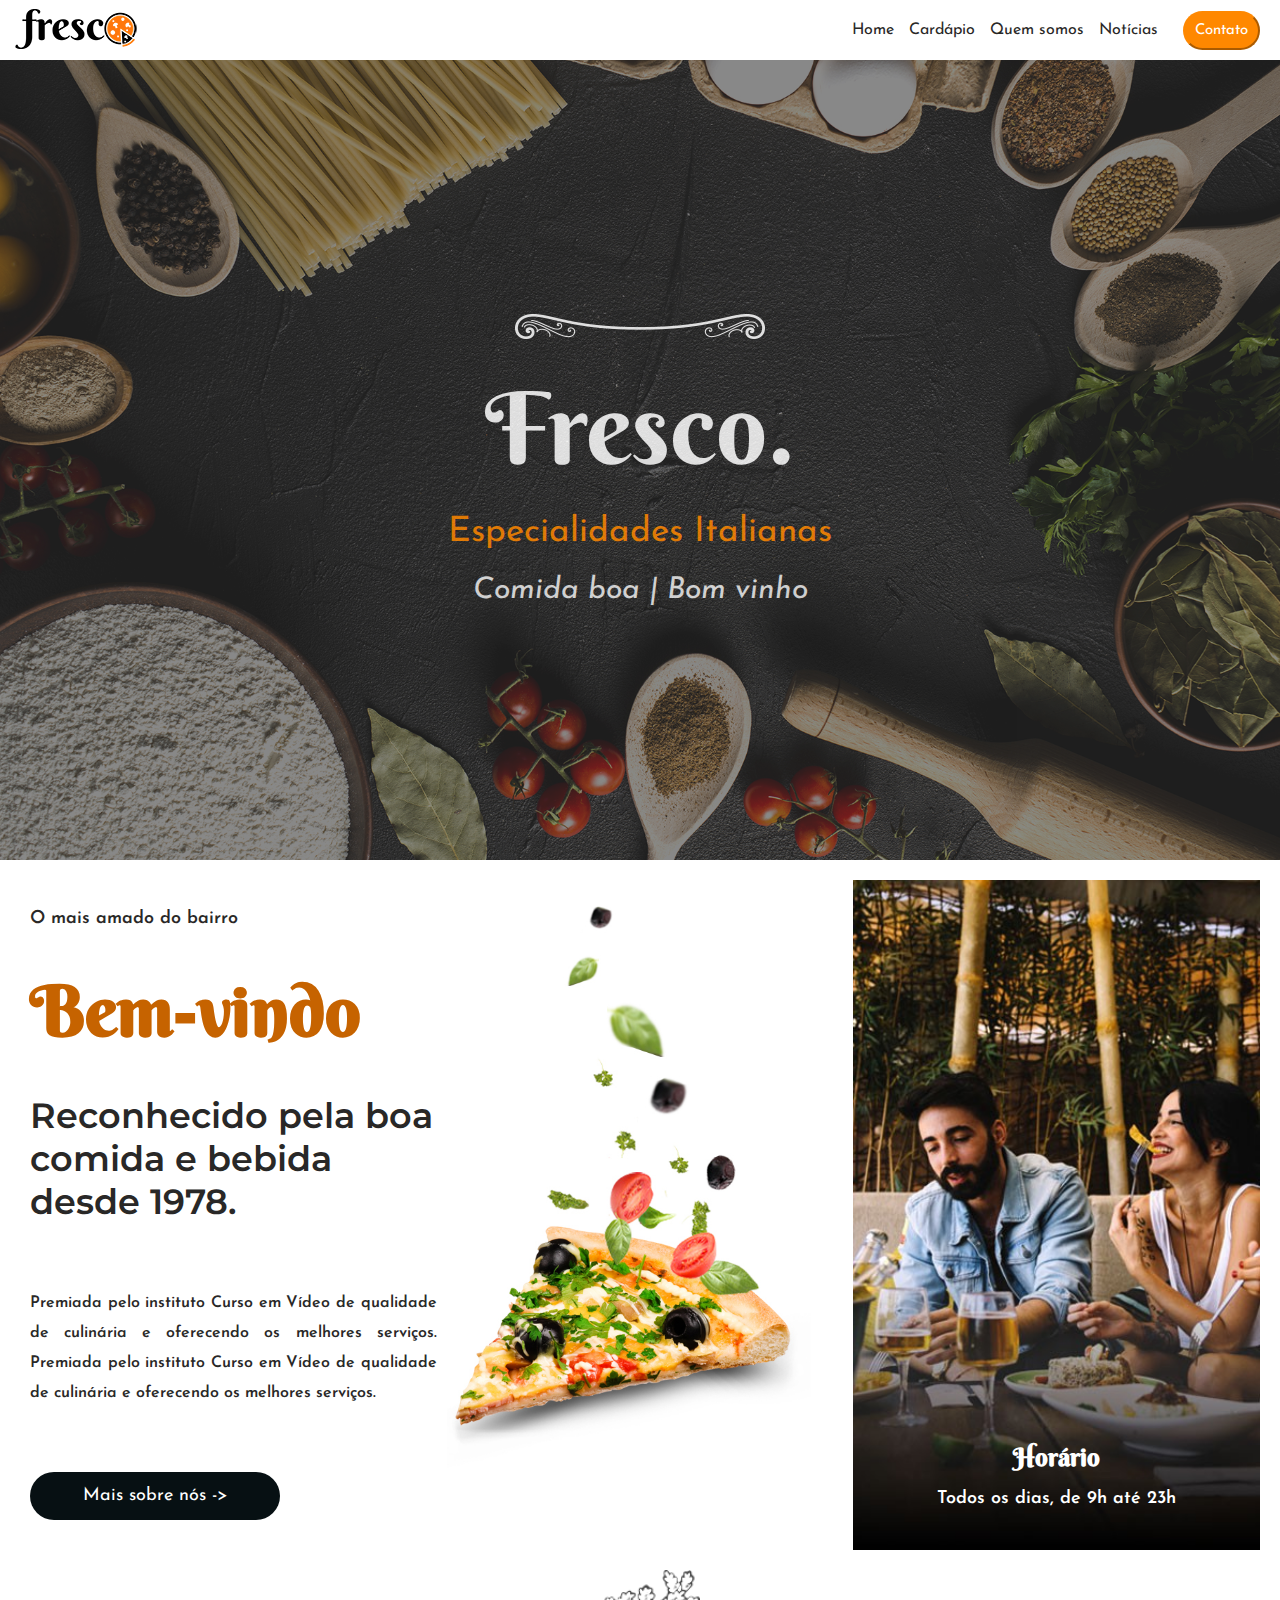
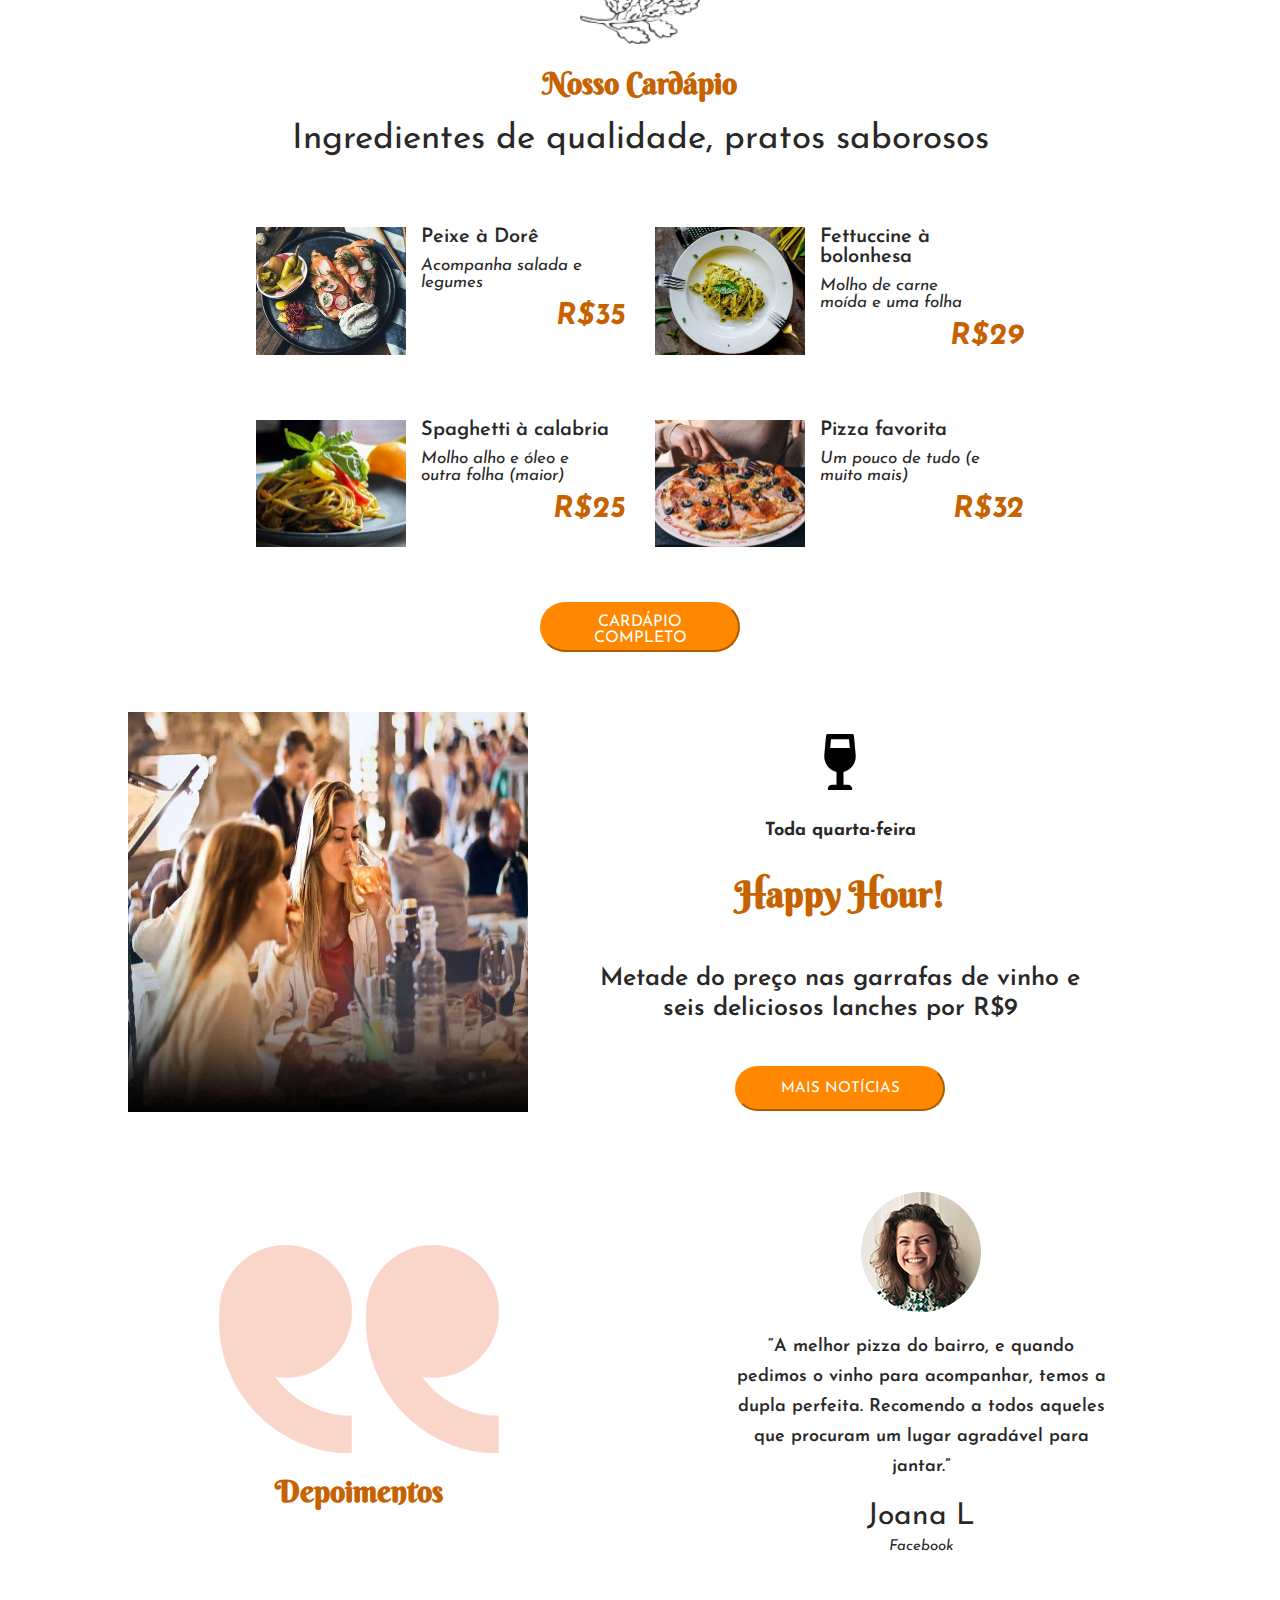
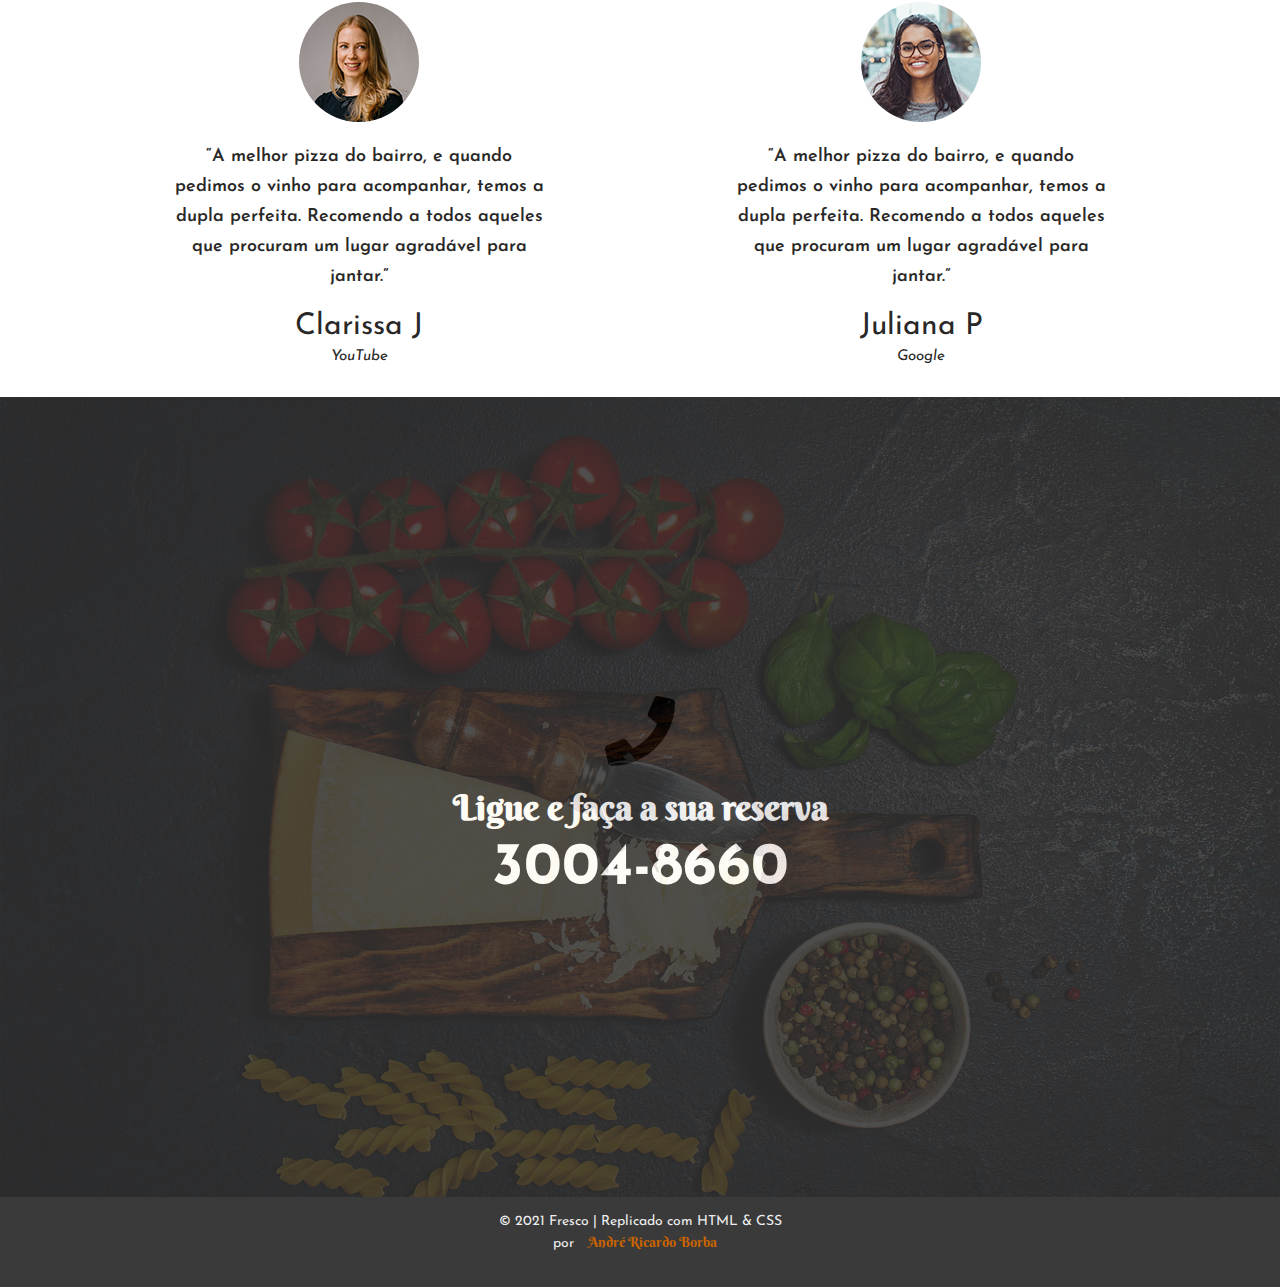
==== public/index.html @ 2b284e5d "reutilizando componentes" ====
<!DOCTYPE html>
<html lang="pt-br">
  <head>
    <meta charset="UTF-8" />
    <meta http-equiv="X-UA-Compatible" content="IE=edge" />
    <meta name="viewport" content="width=device-width, initial-scale=1.0" />
    <link rel="preconnect" href="https://fonts.gstatic.com" />
    <link
      href="https://fonts.googleapis.com/css2?family=Berkshire+Swash&family=Josefin+Sans:wght@400;600;700&family=Montserrat:wght@400;600&display=swap"
      rel="stylesheet"
    />
    <link rel="stylesheet" href="/src/assets/css/header.css">
    <link rel="stylesheet" href="/src/assets/css/index.css" />
    <link rel="stylesheet" href="/src/assets/css/footer.css">

    <title>Fresco - Comida Italiana</title>
  </head>
  <body>
    <header class="header">
      <div class="header__logo">
        <img
          src="../src/assets/imgs/fresco-logo-pequeno.png"
          alt=""
        />
      </div>
      <nav>
        <ul class="header__navigation">
          <li><a class="active" href="index.html">Home</a></li>
          <li><a href="cardapio.html">Cardápio</a></li>
          <li><a href="quem-somos.html">Quem somos</a></li>
          <li><a href="#Noticias">Notícias</a></li>
          <div class="botoes">
            <button class="button__orange">Contato</button>
            <div class="menu-mobile">
              <div class="mm_line"></div>
              <div class="mm_line"></div>
              <div class="mm_line"></div>
            </div>
          </div>
        </ul>
      </nav>
    </header>

    
      <section class="banner__image">
        <div class="banner__overlay">
          <img
            src="../src/assets/imgs/barra-horizontal.png"
            class="horizontal-bar"
            alt="barra-horizontal"
          />
          <span class="banner__title">Fresco.</span>
          <h1 class="banner__subtitle">Especialidades Italianas</h1>

          <p class="banner_description">Comida boa | Bom vinho</p>
        </div>
      </section>
      <main>
    
        
        

      <section class="welcome">
        <article class="welcome_invitation">
          <span class="welcome__subtitle">O mais amado do bairro</span>
          <h3 class="welcome__title">Bem-vindo</h3>
          <p class="welcome__recognition">
            Reconhecido pela boa comida e bebida desde 1978.
          </p>
          <p class="welcome__description">
            Premiada pelo instituto Curso em Vídeo de qualidade de culinária e
            oferecendo os melhores serviços. Premiada pelo instituto Curso em
            Vídeo de qualidade de culinária e oferecendo os melhores serviços.
          </p>
          <button class="btn-black">Mais sobre nós -></button>
        </article>
        <div class="welcome__pizza">
          <img src="../src/assets/imgs/pizza.jpg" alt="" />
        </div>
        <div class="welcome__opening">
          <img src="../src/assets/imgs/restaurante02.jpg" alt="" />
          <div class="welcome__opening-hours">
            <h2 class="welcome__hour">Horário</h2>
            <p class="welcome__day">Todos os dias, de 9h até 23h</p>
          </div>
        </div>
      </section>
      <section class="menu">
        <div class="menu__main">
          <img
            class="menu__sheet"
            src="../src/assets/imgs/folha-fundo-01.png"
            alt=""
          />
          <h2 class="menu__title">Nosso Cardápio</h2>
          <p class="menu__subtitle">
            Ingredientes de qualidade, pratos saborosos
          </p>
        </div>

        <div class="menu__meals">
          <div class="menu__portions">
            <img
              class="menu__portions--image"
              src="../src/assets/imgs/prato04-300x255.jpg"
              alt=""
            />
            <div class="menu__options">
              <span class="menu__options--meals">Peixe à Dorê</span>
              <p class="menu__description">Acompanha salada e legumes</p>

              <span class="menu__price">R$35</span>
            </div>
          </div>

          <div class="menu__portions">
            <img
              class="menu__portions--image"
              src="../src/assets/imgs/prato01-300x255.jpg
                    "
              alt=""
            />
            <div class="menu__options">
              <span class="menu__options--meals">Fettuccine à bolonhesa</span>
              <p class="menu__description">Molho de carne moída e uma folha</p>
              <span class="menu__price">R$29</span>
            </div>
          </div>

          <div class="menu__portions">
            <img
              class="menu__portions--image"
              src="../src/assets/imgs/prato02-300x255.jpg"
              alt=""
            />
            <div class="menu__options">
              <span class="menu__options--meals">Spaghetti à calabria</span>
              <p class="menu__description">
                Molho alho e óleo e outra folha (maior)
              </p>
              <span class="menu__price">R$25</span>
            </div>
          </div>

          <div class="menu__portions">
            <img
              class="menu__portions--image"
              src="../src/assets/imgs/prato03-300x255.jpg"
              alt=""
            />
            <div class="menu__options">
              <span class="menu__options--meals">Pizza favorita</span>
              <p class="menu__description">Um pouco de tudo (e muito mais)</p>
              <span class="menu__price">R$32</span>
            </div>
          </div>
        </div>
        <div class="menu__btn">
          <button class="button__orange m-btn">CARDÁPIO COMPLETO</button>
        </div>
      </section>

      <section class="happy-hour">
        <img
          class="happy-hour__image"
          src="../src/assets/imgs/restaurante01.jpg"
          alt=""
        />

        <div class="happy-hour__promotion">
          <img
            class="happy-hour__svg"
            src="../src/assets/imgs/cup.svg"
            alt=""
          />
          <span class="happy-hour__promo-day">Toda quarta-feira</span>
          <h4 class="happy-hour__title">Happy Hour!</h4>
          <p class="happy-hour__description">
            Metade do preço nas garrafas de vinho e seis deliciosos lanches por
            R$9
          </p>
          <button class="happy-hour__btn">MAIS NOTÍCIAS</button>
        </div>
      </section>

      <section class="depositions">
        <div class="depositions__person">
          <p class="width-image"></p>
          <img
            class="quotes"
            src="../src/assets/imgs/aspas.png"
            alt=""
          />
          <h3 class="depositions__title">Depoimentos</h3>
        </div>

        <div class="depositions__person">
          <img
            class="depositions__image"
            src="../src/assets/imgs/depoimento01.png"
            alt=""
          />
          <div class="depositions__description">
            “A melhor pizza do bairro, e quando pedimos o vinho para acompanhar,
            temos a dupla perfeita. Recomendo a todos aqueles que procuram um
            lugar agradável para jantar.”
          </div>
          <div class="depositions__name-network">
            <span class="depositions__name">Joana L</span>
            <span class="depositions__network">Facebook</span>
          </div>
        </div>

        <div class="depositions__person">
          <img
            class="depositions__image"
            src="../src/assets/imgs/depoimento03.png"
            alt=""
          />
          <div class="depositions__description">
            “A melhor pizza do bairro, e quando pedimos o vinho para acompanhar,
            temos a dupla perfeita. Recomendo a todos aqueles que procuram um
            lugar agradável para jantar.”
          </div>
          <div class="depositions__name-network">
            <span class="depositions__name">Clarissa J</span>
            <span class="depositions__network">YouTube</span>
          </div>
        </div>
        <div class="depositions__person">
          <img
            class="depositions__image"
            src="../src/assets/imgs/depoimento02.png"
            alt=""
          />
          <div class="depositions__description">
            “A melhor pizza do bairro, e quando pedimos o vinho para acompanhar,
            temos a dupla perfeita. Recomendo a todos aqueles que procuram um
            lugar agradável para jantar.”
          </div>
          <div class="depositions__name-network">
            <span class="depositions__name">Juliana P</span>
            <span class="depositions__network"> Google</span>
          </div>
        </div>
      </section>
    
    </main>

    <footer>
      <div class="contact">
        <div class="contact__overlay">
          <img
            class="contact__svg"
            src="../src/assets/imgs/phone.svg"
            alt=""
          />
          <h3 class="contact__title">Ligue e faça a sua reserva</h3>
          <p class="contact__phone">3004-8660</p>
        </div>
        <div class="author">
          <p class="footer__description">
            © 2021 Fresco | Replicado com HTML & CSS </p>
            por
            <a
              href="https://andrericardoborba.netlify.app/"
              target="_blank"
              class="author__link"
              >André Ricardo Borba</a
            >
          
        </div>
      </div>
    </footer>
  </body>
</html>
---- src/assets/css/header.css ----
/*font-family: 'Berkshire Swash', cursive;
font-family: 'Josefin Sans', sans-serif;
font-family: 'Montserrat', sans-serif;*/

* {
  margin: 0;
  padding: 0;
  box-sizing: border-box;
  font-family: "Josefin Sans", sans-serif;
  color: #292827;
  list-style: none;
  text-decoration: none;
}
:root {
  font-size: 62.5%;
}

body {
  height: 100vh;
  width: 100vw;
}

/*header__logo e nav*/
.header {
    height: 60px;
    width: 100%;
    display: flex;
    text-align: center;
    justify-content: space-between;
    align-items: center;
    padding: 0 10px;
  }
  .header__logo {
    width: 130px;
    margin-top: 5px;
    height: 80%;
  }
  
  .header__navigation {
    display: flex;
    align-items: center;
  }
  .header__navigation a {
    font-size: 1.6rem;
    margin-right: 15px;
  }
  .header__navigation a:hover {
      color: rgba(255, 136, 0, 0.95);
      transition: 0.3s;
  }
  
  .botoes {
    display: flex;
    justify-content: flex-start;
    align-items: center;
  }
  .menu-mobile {
    display: none;
  }
  
  .button__orange {
    padding: 10px;
    margin: 10px;
    font-size: 1.5rem;
    border-radius: 30px;
    background-color: #ff8800;
    border-color: #ff8800;
    outline: none;
    color: #ffffff;
  }
  .button__orange:hover {
    background-color: rgba(255, 136, 0, 0.9);
    transform: scale(1.02);
    transition: transform 0.3s;
  }



  @media (max-width: 544px) {
    /*header nav*/
    .header__navigation a {
      display: none;
    }
    .menu-mobile {
      height: 34px;
      width: 34px;
      flex-direction: column;
      justify-content: space-around;
      align-items: center;
      padding: 6px;
      border-radius: 30%;
      background-color: #ff8800;
      border-color: #ff8800;
      outline: none;
      display: flex;
      cursor: pointer;
      display: block;
    }
    .mm_line {
      border-radius: 30%;
      height: 3px;
      width: 20px;
      margin: 3px auto;
  
      background-color: #ffffff;
    }
  }

  @media (max-width: 321px) {
    :root {
      font-size: 45%;
    }
    /*header e nav*/
    .header {
      height: 50px;
    }
    .header__logo {
      width: 70px;
      max-height: 80%;
    }
  
    .menu-mobile {
      margin-right: 10px;
    }
  }
---- src/assets/css/index.css ----
.banner__image {
  background: url(../imgs/pizzaria-hero-fundo01.jpg) no-repeat;
  background-size: cover;
  background-attachment: fixed;
  background-position: center;
  height: 800px;
  width: 100%;
}
.banner__overlay {
  height: 100%;
  width: 100%;
  display: flex;
  flex-direction: column;
  justify-content: center;
  align-items: center;
  opacity: 0.85;
  background-color: #313131ad;
  margin: auto;
}

.banner img {
  width: 250px;
}

.banner__title {
  font-family: "Berkshire Swash", cursive;
  font-size: 10rem;
  color: #ffffff;
  margin: 2.5rem 0;
}
.banner__subtitle {
  font-size: 3.5rem;
  font-weight: 400;
  color: #ff8800;
  text-align: center;
  margin: 0 0 2.5rem;
}
.banner_description {
  font-size: 3rem;
  font-style: italic;
  text-align: center;
  color: #eeeeee;
}
/*bem vindo (com três colunas)*/
.welcome {
  display: flex;
  max-height: 100%;
  margin: 20px;
}

.welcome_invitation {
  display: flex;
  flex-direction: column;
  justify-content: space-around;
  margin: 10px;
}
.welcome__subtitle {
  font-size: 1.8rem;
  font-weight: 600;
}

.welcome__title {
  color: #c66300;
  font-size: 7rem;
  font-family: "Berkshire Swash", cursive;
}
.welcome__recognition {
  font-family: "Montserrat", sans-serif;
  font-size: 3.5rem;
  font-weight: 600;
  margin-bottom: 25px;
}

.welcome__description {
  line-height: 3rem;
  margin-bottom: 25px;
  font-size: 1.6rem;
  font-weight: 600;
  text-align: justify;
}
.btn-black {
  width: 250px;
  border-radius: 50px;
  color: #ffffff;
  background-color: #071013;
  border: #071013;
  padding: 15px 45px;
  font-size: 1.8rem;
  outline: none;
}
.btn-black:hover {
  background-color: rgba(255, 136, 0, 0.9);
  transform: scale(1.1);
  transition: transform 0.5s;
}

.welcome__opening {
  position: relative;
  display: flex;
  align-items: flex-end;
  justify-content: center;
  text-align: center;
}
.welcome__opening,
.welcome__pizza,
.welcome_invitation {
  flex: 1;
}
.welcome__opening img {
  height: 100%;
  width: 100%;
}
.welcome__pizza img {
  max-width: 90%;
  padding: 0;
  margin: 20px auto;
}
.welcome__opening-hours {
  position: absolute;
  display: flex;
  height: 100px;
  flex-direction: column;
  justify-content: space-evenly;
  margin-bottom: 25px;
}
.welcome__hour {
  font-size: 2.5rem;
  font-family: "Berkshire Swash", cursive;
  color: #ffffff;
}
.welcome__day {
  font-size: 1.8rem;
  color: #ffffff;
  font-weight: 600;
}

/*cardapio*/
.menu {
  max-height: 100%;
  margin-top: 50px auto;
}

.menu__main {
  display: flex;
  flex-direction: column;
  align-items: center;
  justify-content: center;
}
.menu__sheet {
  width: 120px;
}
.menu__title {
  color: #c66300;
  font-size: 3rem;
  font-family: "Berkshire Swash", cursive;
  margin: 20px;
}
.menu__subtitle {
  font-size: 3.5rem;
  margin-bottom: 50px;
  text-align: center;
}
.menu__meals {
  margin: 20px auto;
  height: 100%;
  max-width: 60%;
  display: grid;
  grid-template-columns: repeat(auto-fit, minmax(260px, 1fr));
  grid-gap: 30px;
}
.menu__portions {
  display: flex;
  margin: 0 0 35px 0;
}
.menu__portions--image {
  max-width: 150px;
  max-height: 150px;
  margin-right: 15px;
}

.menu__options {
  height: 80%;
  width: 100%;
  display: flex;
  flex-direction: column;
  justify-content: flex-start;
}
.menu__options--meals {
  font-size: 2rem;
  font-weight: 600;
  padding-bottom: 10px;
}

.menu__description {
  font-size: 1.7rem;
  max-width: 80%;
  font-style: italic;
  margin-bottom: 10px;
}

.menu__price {
  font-size: 3rem;
  color: #c66300;
  font-weight: 700;
  font-style: italic;
  align-self: flex-end;
}
.menu__btn {
  display: flex;
  flex-direction: column;
  justify-content: center;
  align-items: center;
}

.m-btn {
  width: 200px;
  height: 50px;
  font-size: 1.6rem;
  padding: 10px 30px;
  margin: 0 0 20px;
  outline: none;
}

/*happy hour*/

.happy-hour {
  display: flex;
  height: 400px;
  width: 80%;
  margin: 40px auto;
}

.happy-hour__image {
  max-width: 40rem;
  height: 100%;
}

.happy-hour__promotion {
  height: 100%;
  display: flex;
  flex-direction: column;
  justify-content: space-around;
  text-align: center;
  margin: 10px;
}

.happy-hour__svg {
  height: 66px;
  width: 60px;
  align-self: center;
  padding-bottom: 10px;
}
.happy-hour__promo-day {
  font-size: 1.8rem;
  font-weight: 700;
  margin-bottom: 10px;
}
.happy-hour__title {
  font-family: "Berkshire Swash", cursive;
  font-size: 3.6rem;
  color: #c66300;
  margin-bottom: 25px;
}

.happy-hour__description {
  font-size: 2.5rem;
  font-weight: 600;
  margin: 0 auto 20px;
  line-height: 3rem;
  width: 80%;
}

.happy-hour__btn {
  padding: 13px 30px;
  border-radius: 30px;
  background-color: #ff8800;
  border-color: #ff8800;
  outline: none;
  font-size: 1.5rem;
  color: #ffffff;
  width: 210px;
  margin: 0 auto;
}

.happy-hour__btn:hover {
  background-color: rgba(255, 136, 0, 0.9);
  transform: scale(1.1);
  transition: transform 0.3s;
}

/*depoimentos*/

.depositions {
  height: 100%;
  width: 80%;
  
 
  display: grid;
  grid-template-columns: repeat(auto-fit, minmax(300px, 1fr));
  grid-column-gap: 100px;
  margin: auto;
  
}
.quotes {
  max-width: 80%;
  opacity: 0.40;
}

.depositions__title {
  margin: 20px auto 0;
  text-align: center;
  font-family: "Berkshire Swash", cursive;
  font-size: 3rem;
  color: #c66300;
}

.depositions__person {
  display: flex;
  flex-direction: column;
  justify-content: center;
  align-items: center;
  margin-top: 40px;
}

.depositions__image {
  width: 120px;
  border-radius: 50%;
}

.depositions__description {
  font-size: 1.8rem;
  font-weight: 600;
  line-height: 3rem;
  margin: 20px;
  text-align: center;
  width: 80%;
}

.depositions__name-network {
  display: flex;
  flex-direction: column;
  line-height: 3rem;
  text-align: center;
}

.depositions__name {
  font-size: 3rem;
}

.depositions__network {
  font-size: 1.5rem;
  font-style: italic;
}



@media (max-width: 1050px) {
  :root {
    font-size: 50%;
  }
}

@media (max-width: 770px) {
  /*bem vindo (com três colunas)*/
  .welcome {
    height: 80%;
    max-width: 70%;
    margin: 30px auto;
    flex-direction: column-reverse;
  }
  .welcome__title {
    font-size: 5.5em;
    margin-bottom: 25px;
  }
  /*menu*/
  .menu__meals {
    max-width: 90%;
  }
  /*happy hour*/
  .happy-hour {
    flex-direction: column;
    height: 100%;
  }
  .happy-hour__image {
    max-height: 80%;
    align-self: center;
    margin-bottom: 20px;
  }
}

@media (max-width: 544px) {
  /*banner*/
  .banner__title {
    font-size: 7.4rem;
  }

  /*happy hour*/
  .happy-hour {
    height: 100%;
    width: 100%;
    justify-content: center;
    flex-direction: column;
    text-align: center;
    margin: auto;
  }
  .happy-hour__image {
    height: 100%;
    width: 90%;
    text-align: center;
    margin: auto;
  }
  .happy-hour__svg {
    margin-top: 30px;
  }
  .happy-hour__btn {
    margin: 0 auto 30px;
  }
  /*depoimentos*/
  .depositions {
    height: 100%;
    flex-direction: column;
    margin: auto;
  }

  .depositions__person .quotes {
    height: 110px;
    background-color: #ffffff;
    opacity: 0.25;
  }
  .depositions__title {
    margin: 20px auto 0;
    text-align: center;
    font-family: "Berkshire Swash", cursive;
    font-size: 3rem;
    color: #c66300;
  }
}

@media (max-width: 321px) {
  :root {
    font-size: 45%;
  }

  /*menu*/
  .menu__subtitle {
    max-width: 80%;
  }
  .menu__meals {
    margin: 10px;
  }
  .menu__portions--image {
    max-width: 100px;
    max-height: 100px;
    margin-right: 5px;
  }
  .menu__price {
    align-self: center;
  }
  /*depoimentos*/

  .depositions__person {
    height: 100%;
    max-width: 240px;
  }
}
---- src/assets/css/footer.css ----
/*footer*/
footer .contact {
    background: url(../imgs/pizzaria-hero-fundo02.jpg) no-repeat;
    background-size: cover;
    background-position-x: center;
    height: 800px;
    width: 100%;
    margin-top: 25px;
  }
  .contact__overlay {
    height: 100%;
    width: 100%;
    display: flex;
    flex-direction: column;
    align-items: center;
    justify-content: center;
    opacity: 0.85;
    background-color: #313131;
  }
  .contact__svg {
    height: 70px;
    width: 70px;
    margin-bottom: 20px;
  }
  .contact__title {
    font-family: "Berkshire Swash", cursive;
    color: #ffffff;
    font-size: 3.5rem;
    font-weight: 600;
    margin-bottom: 10px;
    text-align: center;
  }
  
  .contact__phone {
    font-size: 6rem;
    font-weight: 700;
    color: #ffffff;
    text-align: center;
  }
  
  .author {
    text-align: center;
    background-color: #3a3a3a;
    height: 10vh;
    color: #eeeeee;
    font-size: 1.4rem;
    line-height: 2rem;
    padding: 15px;
  }
  .author__link {
    font-family: "Berkshire Swash", cursive;
    padding: 0 10px;
    font-size: 1.4rem;
    color: #c66300;
  }
  .footer__description {
    font-size: 1.4rem;
    color: #eeeeee;
  }
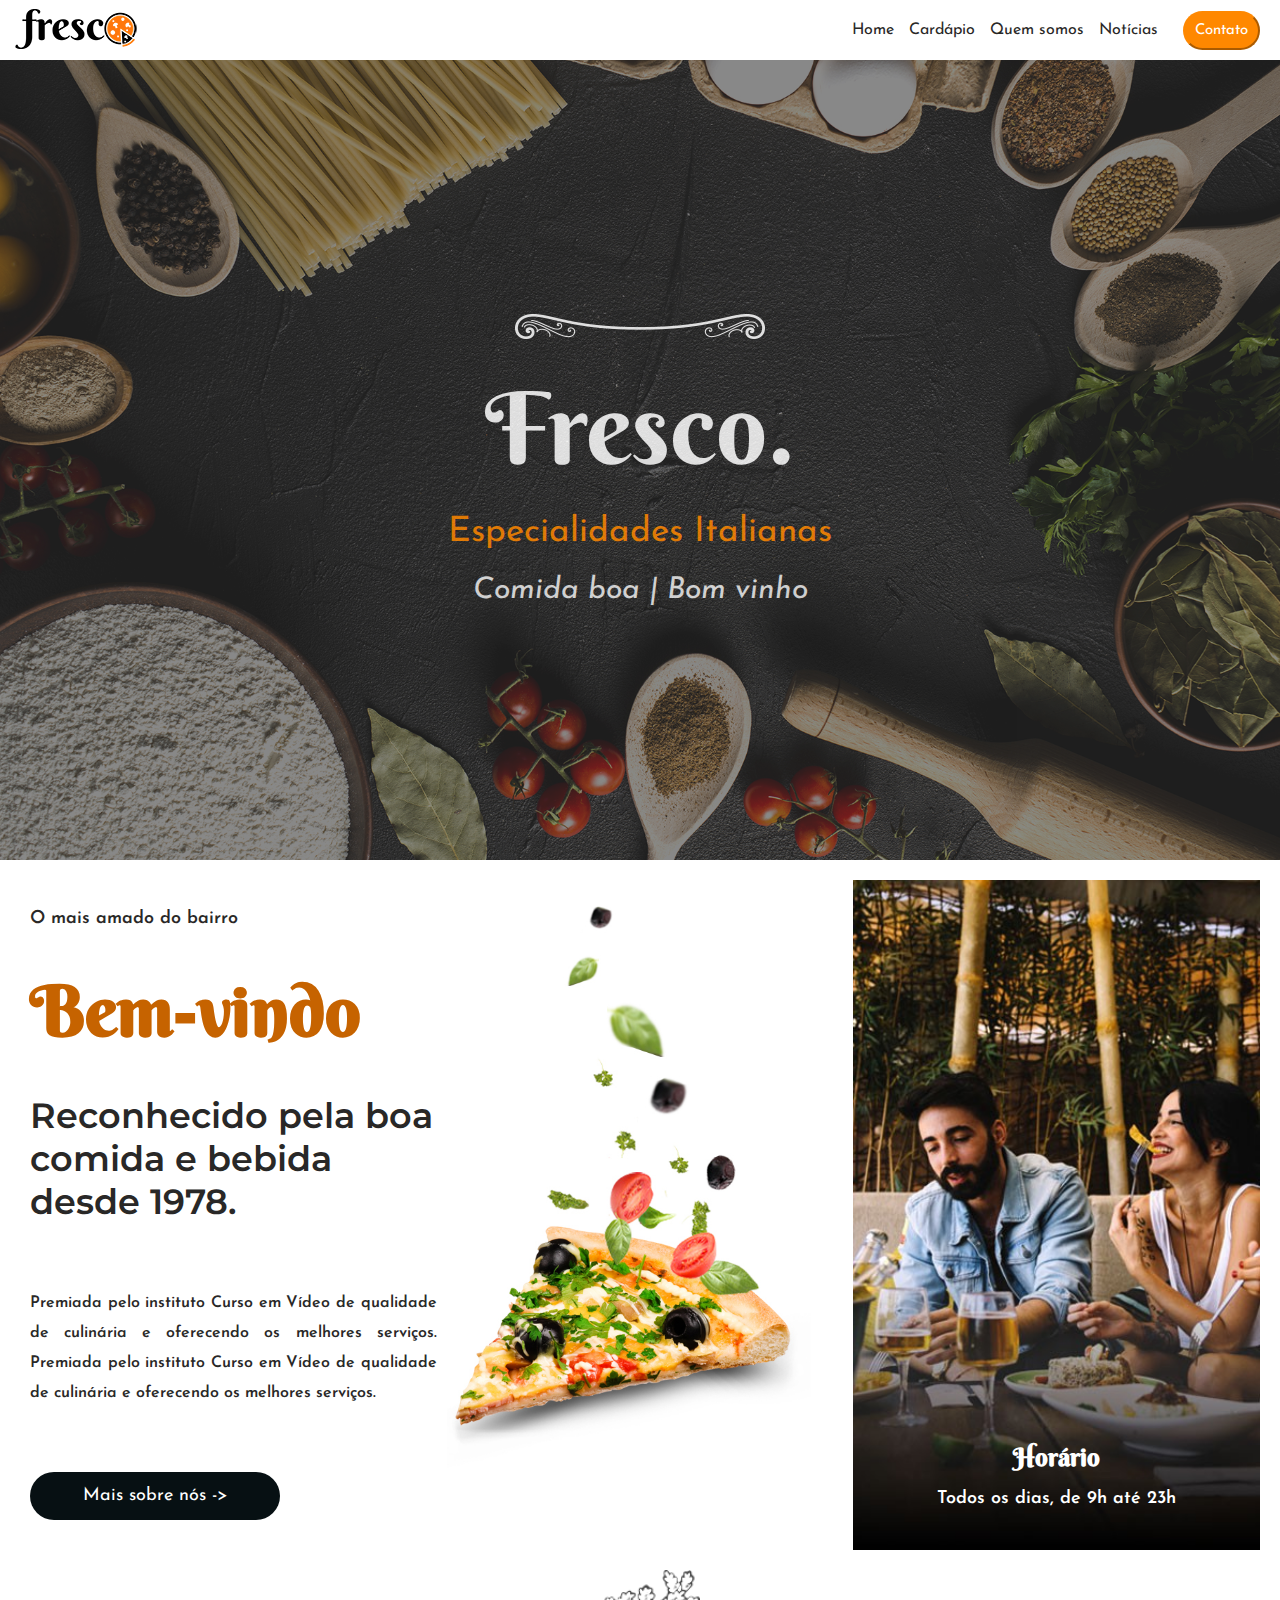
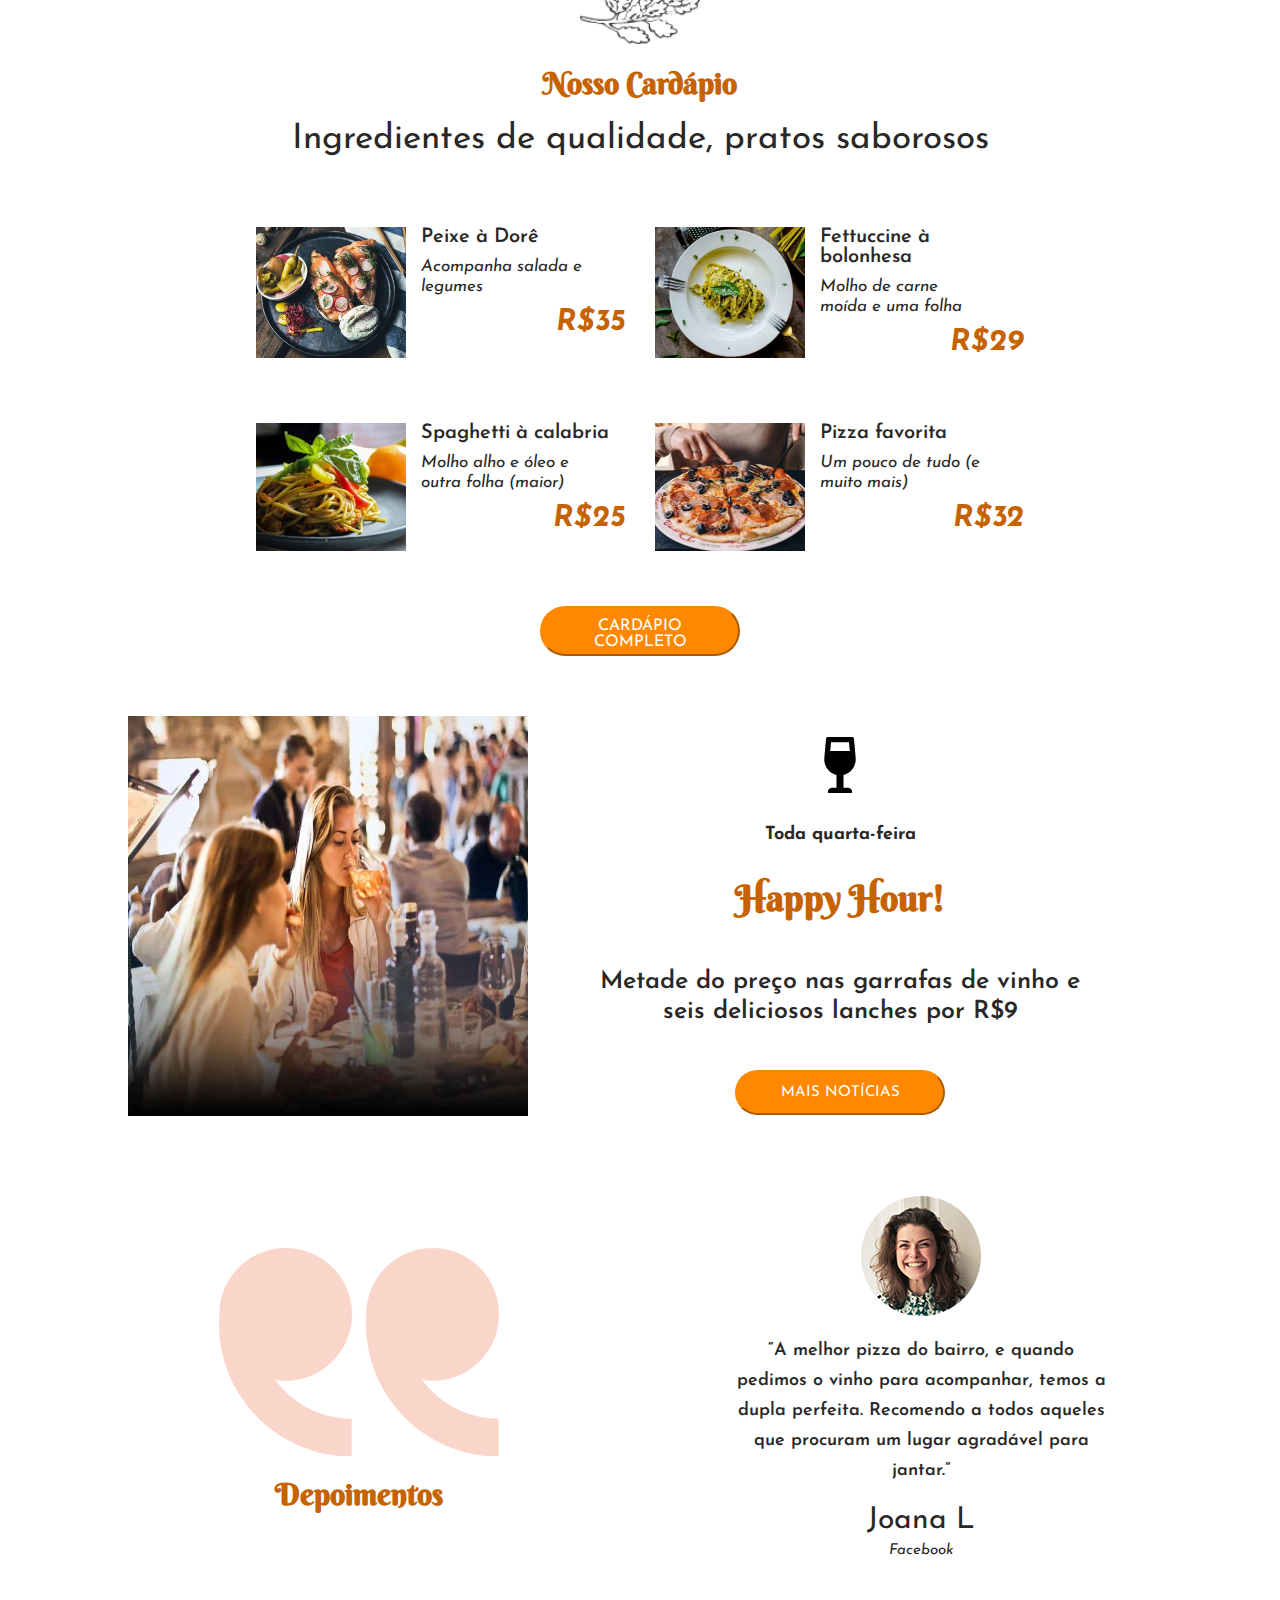
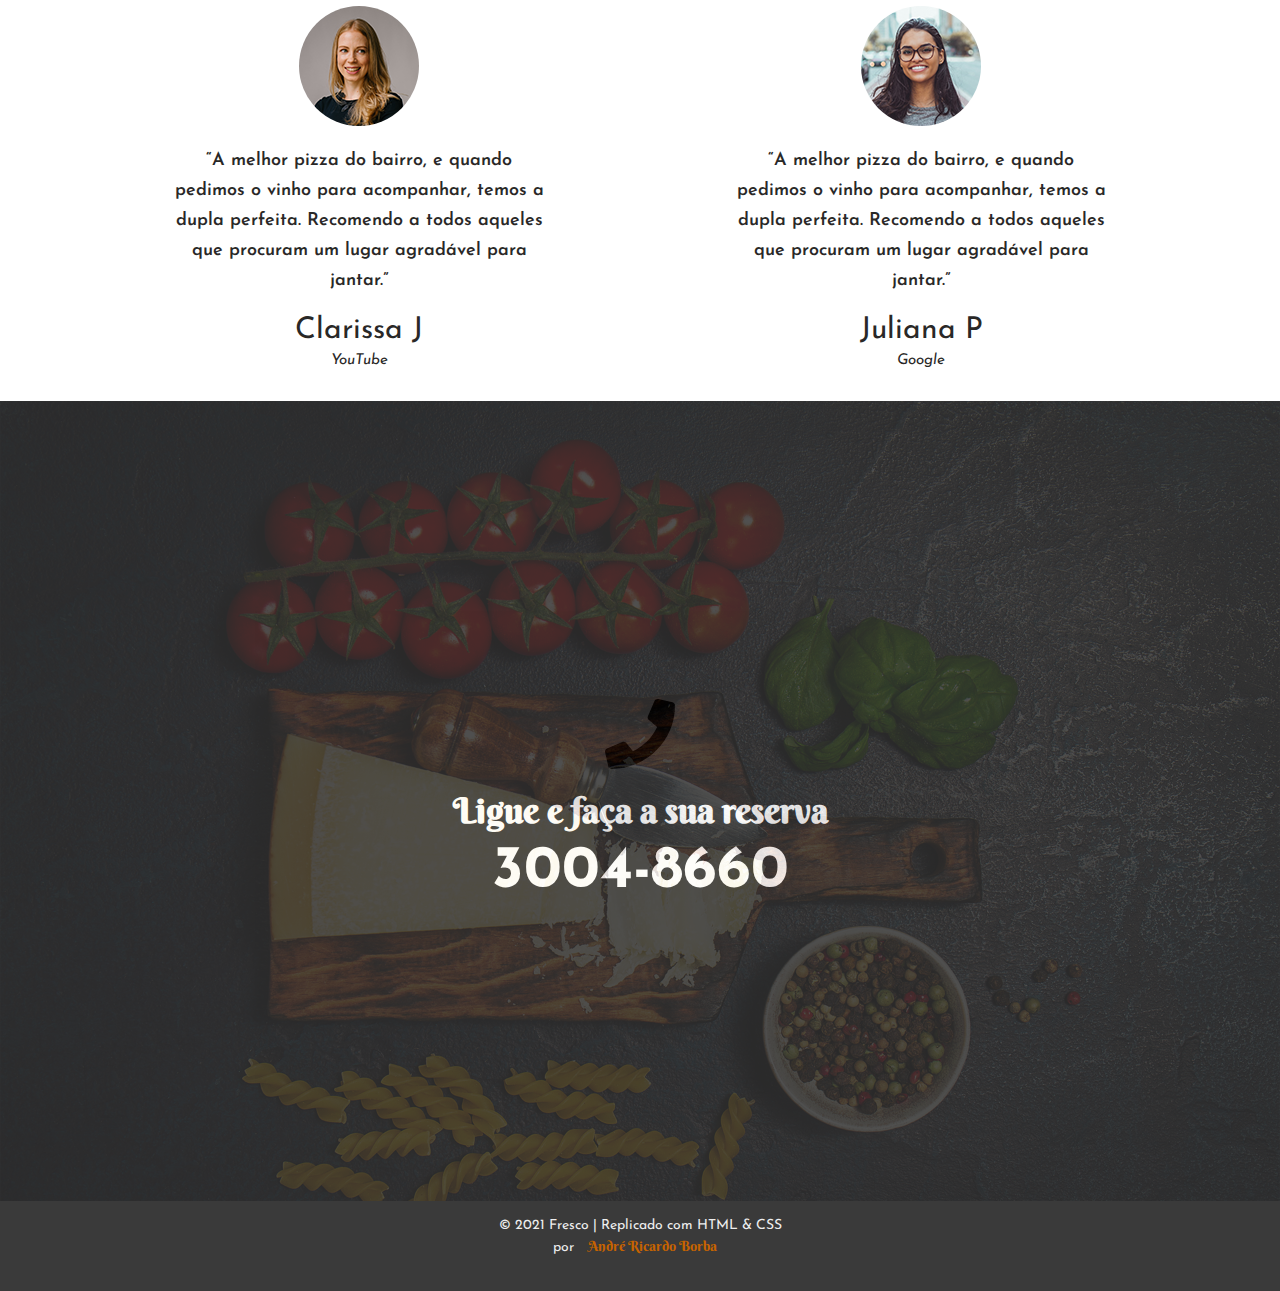
==== commit e018d807: "organizando pastas" ====
--- a/public/index.html
+++ b/public/index.html
@@ -9,9 +9,9 @@
       href="https://fonts.googleapis.com/css2?family=Berkshire+Swash&family=Josefin+Sans:wght@400;600;700&family=Montserrat:wght@400;600&display=swap"
       rel="stylesheet"
     />
-    <link rel="stylesheet" href="/src/assets/css/header.css">
-    <link rel="stylesheet" href="/src/assets/css/index.css" />
-    <link rel="stylesheet" href="/src/assets/css/footer.css">
+    <link rel="stylesheet" href="../src/assets/css/header.css">
+    <link rel="stylesheet" href="../src/assets/css/index.css" />
+    <link rel="stylesheet" href="../src/assets/css/footer.css">
 
     <title>Fresco - Comida Italiana</title>
   </head>
@@ -29,13 +29,22 @@
           <li><a href="cardapio.html">Cardápio</a></li>
           <li><a href="quem-somos.html">Quem somos</a></li>
           <li><a href="#Noticias">Notícias</a></li>
-          <div class="botoes">
+          <div class="header__button">
             <button class="button__orange">Contato</button>
-            <div class="menu-mobile">
-              <div class="mm_line"></div>
-              <div class="mm_line"></div>
-              <div class="mm_line"></div>
-            </div>
+            <div class="header__toggle on">
+              <div class="menu-mobile">
+                <div class="line__one"></div>
+                <div class="line__two"></div>
+                <div class="line__three"></div>
+              </div>
+              <ul>
+                <li><a class="active" href="index.html">Home</a></li>
+                <li><a href="cardapio.html">Cardápio</a></li>
+                <li><a href="quem-somos.html">Quem somos</a></li>
+                <li><a href="#Noticias">Notícias</a></li>
+                <li><a href="#Contato">Contato</a></li>
+              </ul>
+          </div>
           </div>
         </ul>
       </nav>
--- a/src/assets/css/header.css
+++ b/src/assets/css/header.css
@@ -22,104 +22,136 @@
 
 /*header__logo e nav*/
 .header {
-    height: 60px;
-    width: 100%;
-    display: flex;
-    text-align: center;
-    justify-content: space-between;
-    align-items: center;
-    padding: 0 10px;
-  }
-  .header__logo {
-    width: 130px;
-    margin-top: 5px;
-    height: 80%;
-  }
+  height: 60px;
+  width: 100%;
+  display: flex;
+  text-align: center;
+  justify-content: space-between;
+  align-items: center;
+  padding: 0 10px;
+}
+.header__logo {
+  width: 130px;
+  margin-top: 5px;
+  height: 80%;
+}
+
+.header__navigation {
+  display: flex;
+  align-items: center;
+}
+.header__navigation a {
+  font-size: 1.6rem;
+  margin-right: 15px;
+}
+.header__navigation a:hover {
+  color: rgba(255, 136, 0, 0.95);
+  transition: 0.3s;
+}
+
+.header__button {
+  display: flex;
+  justify-content: flex-start;
+  align-items: center;
+}
+.menu-mobile {
+  display: none;
+}
+
+.button__orange {
+  padding: 10px;
+  margin: 10px;
+  font-size: 1.5rem;
+  border-radius: 30px;
+  background-color: #ff8800;
+  border-color: #ff8800;
+  outline: none;
+  color: #ffffff;
+}
+.button__orange:hover {
+  background-color: rgba(255, 136, 0, 0.9);
+  transform: scale(1.02);
+  transition: transform 0.3s;
+}
+.on ul {
+  display: none;
+}
+
+@media (max-width: 544px) {
   
-  .header__navigation {
-    display: flex;
-    align-items: center;
-  }
+  /*header nav*/
   .header__navigation a {
-    font-size: 1.6rem;
-    margin-right: 15px;
-  }
-  .header__navigation a:hover {
-      color: rgba(255, 136, 0, 0.95);
-      transition: 0.3s;
-  }
-  
-  .botoes {
-    display: flex;
-    justify-content: flex-start;
-    align-items: center;
+    display: none;
   }
   .menu-mobile {
-    display: none;
-  }
-  
-  .button__orange {
-    padding: 10px;
-    margin: 10px;
-    font-size: 1.5rem;
-    border-radius: 30px;
+    height: 34px;
+    width: 34px;
+    flex-direction: column;
+    justify-content: space-around;
+    align-items: center;
+    padding: 6px;
+    border-radius: 50%;
     background-color: #ff8800;
     border-color: #ff8800;
     outline: none;
-    color: #ffffff;
+    display: flex;
+    cursor: pointer;
+    display: block;
   }
-  .button__orange:hover {
-    background-color: rgba(255, 136, 0, 0.9);
-    transform: scale(1.02);
-    transition: transform 0.3s;
+  .line__one, .line__two, .line__three {
+    border-radius: 30%;
+    height: 3px;
+    width: 100%;
+    margin: 3px auto;
+
+    background-color: #ffffff;
+  }
+  .header__button .on {
+    position: absolute;
+    top: 0;
+    left: 0;
+    background-color: #ffffff;
+    height: 280px;
+    width: 100%;
+    z-index: 3;
+  }
+  
+  .line__one {
+    transform: rotate(45deg) translate(4.5px, 5px);
+  }
+  .line__two {
+    opacity: 0;
+  }
+  .line__three {
+    transform: rotate(-45deg) translate(4px, -3.5px);
+  }
+  .on ul li a{
+    display: flex;
+    flex-direction: column;
+    font-size: 3rem;
+    color: #292827;
+    margin-bottom: 30px;
+    border-bottom: 1px dashed #292827;
+  }
+}
+
+@media (max-width: 321px) {
+  :root {
+    font-size: 45%;
+  }
+  /*header e nav*/
+  .header {
+    height: 50px;
+  }
+  .header__logo {
+    width: 70px;
+    max-height: 80%;
   }
 
-
-
-  @media (max-width: 544px) {
-    /*header nav*/
-    .header__navigation a {
-      display: none;
-    }
-    .menu-mobile {
-      height: 34px;
-      width: 34px;
-      flex-direction: column;
-      justify-content: space-around;
-      align-items: center;
-      padding: 6px;
-      border-radius: 30%;
-      background-color: #ff8800;
-      border-color: #ff8800;
-      outline: none;
-      display: flex;
-      cursor: pointer;
-      display: block;
-    }
-    .mm_line {
-      border-radius: 30%;
-      height: 3px;
-      width: 20px;
-      margin: 3px auto;
-  
-      background-color: #ffffff;
-    }
+  .menu-mobile {
+    margin-right: 10px;
   }
-
-  @media (max-width: 321px) {
-    :root {
-      font-size: 45%;
-    }
-    /*header e nav*/
-    .header {
-      height: 50px;
-    }
-    .header__logo {
-      width: 70px;
-      max-height: 80%;
-    }
-  
-    .menu-mobile {
-      margin-right: 10px;
-    }
-  }  +  .btn-black {
+    max-width: 200px;
+  }
+}
--- a/src/assets/css/index.css
+++ b/src/assets/css/index.css
@@ -4,11 +4,11 @@
   background-attachment: fixed;
   background-position: center;
   height: 800px;
-  width: 100%;
+  max-width: 100vw;
 }
 .banner__overlay {
   height: 100%;
-  width: 100%;
+  max-width: 100%;
   display: flex;
   flex-direction: column;
   justify-content: center;
@@ -45,7 +45,12 @@
 .welcome {
   display: flex;
   max-height: 100%;
+  max-width: 100%;
   margin: 20px;
+}
+
+.welcome_invitation, .welcome__pizza, .welcome__opening {
+  flex: 1;
 }
 
 .welcome_invitation {
@@ -101,11 +106,7 @@
   justify-content: center;
   text-align: center;
 }
-.welcome__opening,
-.welcome__pizza,
-.welcome_invitation {
-  flex: 1;
-}
+
 .welcome__opening img {
   height: 100%;
   width: 100%;
@@ -193,6 +194,7 @@
 
 .menu__description {
   font-size: 1.7rem;
+  line-height: 2rem;
   max-width: 80%;
   font-style: italic;
   margin-bottom: 10px;
@@ -293,17 +295,15 @@
 .depositions {
   height: 100%;
   width: 80%;
-  
- 
+
   display: grid;
   grid-template-columns: repeat(auto-fit, minmax(300px, 1fr));
   grid-column-gap: 100px;
   margin: auto;
-  
 }
 .quotes {
   max-width: 80%;
-  opacity: 0.40;
+  opacity: 0.4;
 }
 
 .depositions__title {
@@ -351,8 +351,6 @@
   font-size: 1.5rem;
   font-style: italic;
 }
-
-
 
 @media (max-width: 1050px) {
   :root {
--- a/src/assets/css/footer.css
+++ b/src/assets/css/footer.css
@@ -1,60 +1,59 @@
 /*footer*/
 footer .contact {
-    background: url(../imgs/pizzaria-hero-fundo02.jpg) no-repeat;
-    background-size: cover;
-    background-position-x: center;
-    height: 800px;
-    width: 100%;
-    margin-top: 25px;
-  }
-  .contact__overlay {
-    height: 100%;
-    width: 100%;
-    display: flex;
-    flex-direction: column;
-    align-items: center;
-    justify-content: center;
-    opacity: 0.85;
-    background-color: #313131;
-  }
-  .contact__svg {
-    height: 70px;
-    width: 70px;
-    margin-bottom: 20px;
-  }
-  .contact__title {
-    font-family: "Berkshire Swash", cursive;
-    color: #ffffff;
-    font-size: 3.5rem;
-    font-weight: 600;
-    margin-bottom: 10px;
-    text-align: center;
-  }
-  
-  .contact__phone {
-    font-size: 6rem;
-    font-weight: 700;
-    color: #ffffff;
-    text-align: center;
-  }
-  
-  .author {
-    text-align: center;
-    background-color: #3a3a3a;
-    height: 10vh;
-    color: #eeeeee;
-    font-size: 1.4rem;
-    line-height: 2rem;
-    padding: 15px;
-  }
-  .author__link {
-    font-family: "Berkshire Swash", cursive;
-    padding: 0 10px;
-    font-size: 1.4rem;
-    color: #c66300;
-  }
-  .footer__description {
-    font-size: 1.4rem;
-    color: #eeeeee;
-  }
-  +  background: url(../imgs/pizzaria-hero-fundo02.jpg) no-repeat;
+  background-size: cover;
+  background-position-x: center;
+  height: 800px;
+  width: 100%;
+  margin-top: 25px;
+}
+.contact__overlay {
+  height: 100%;
+  width: 100%;
+  display: flex;
+  flex-direction: column;
+  align-items: center;
+  justify-content: center;
+  opacity: 0.85;
+  background-color: #313131;
+}
+.contact__svg {
+  height: 70px;
+  width: 70px;
+  margin-bottom: 20px;
+}
+.contact__title {
+  font-family: "Berkshire Swash", cursive;
+  color: #ffffff;
+  font-size: 3.5rem;
+  font-weight: 600;
+  margin-bottom: 10px;
+  text-align: center;
+}
+
+.contact__phone {
+  font-size: 6rem;
+  font-weight: 700;
+  color: #ffffff;
+  text-align: center;
+}
+
+.author {
+  text-align: center;
+  background-color: #3a3a3a;
+  height: 10vh;
+  color: #eeeeee;
+  font-size: 1.4rem;
+  line-height: 2rem;
+  padding: 15px;
+}
+.author__link {
+  font-family: "Berkshire Swash", cursive;
+  padding: 0 10px;
+  font-size: 1.4rem;
+  color: #c66300;
+}
+.footer__description {
+  font-size: 1.4rem;
+  color: #eeeeee;
+}
